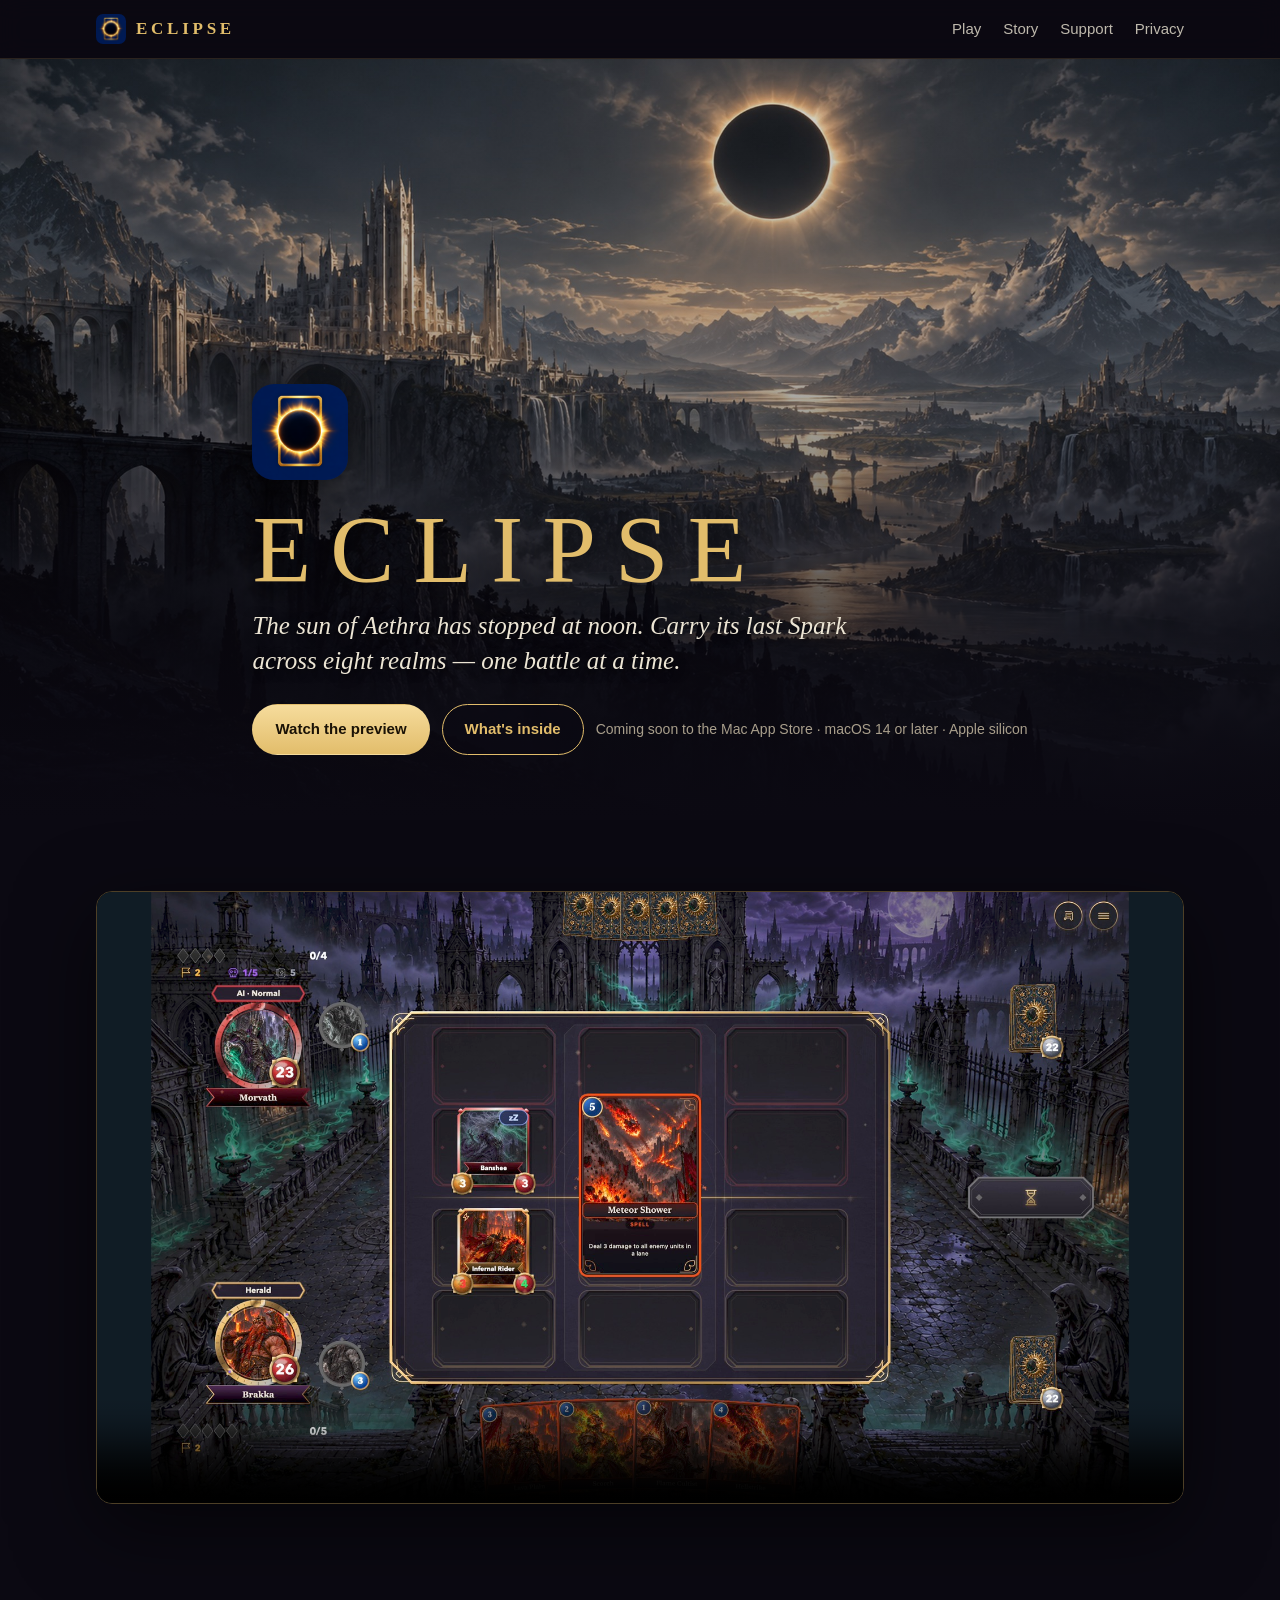
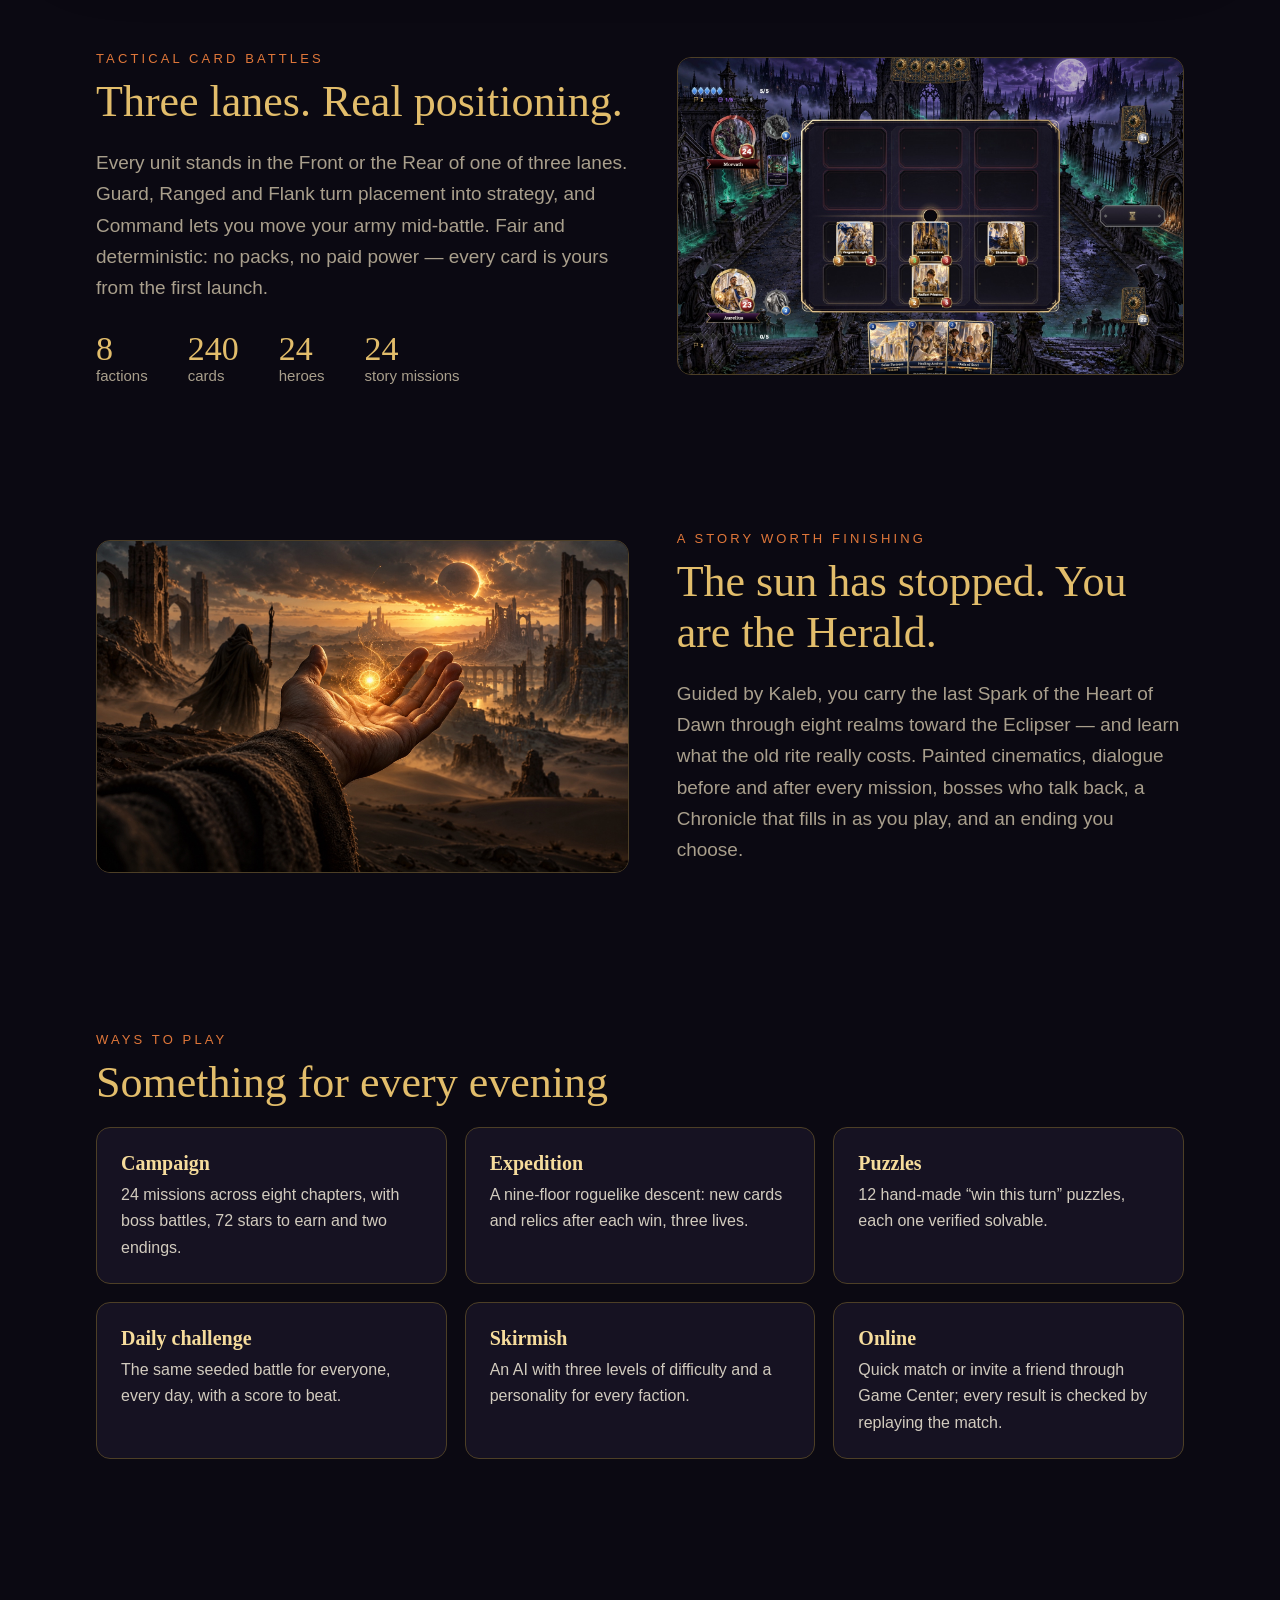
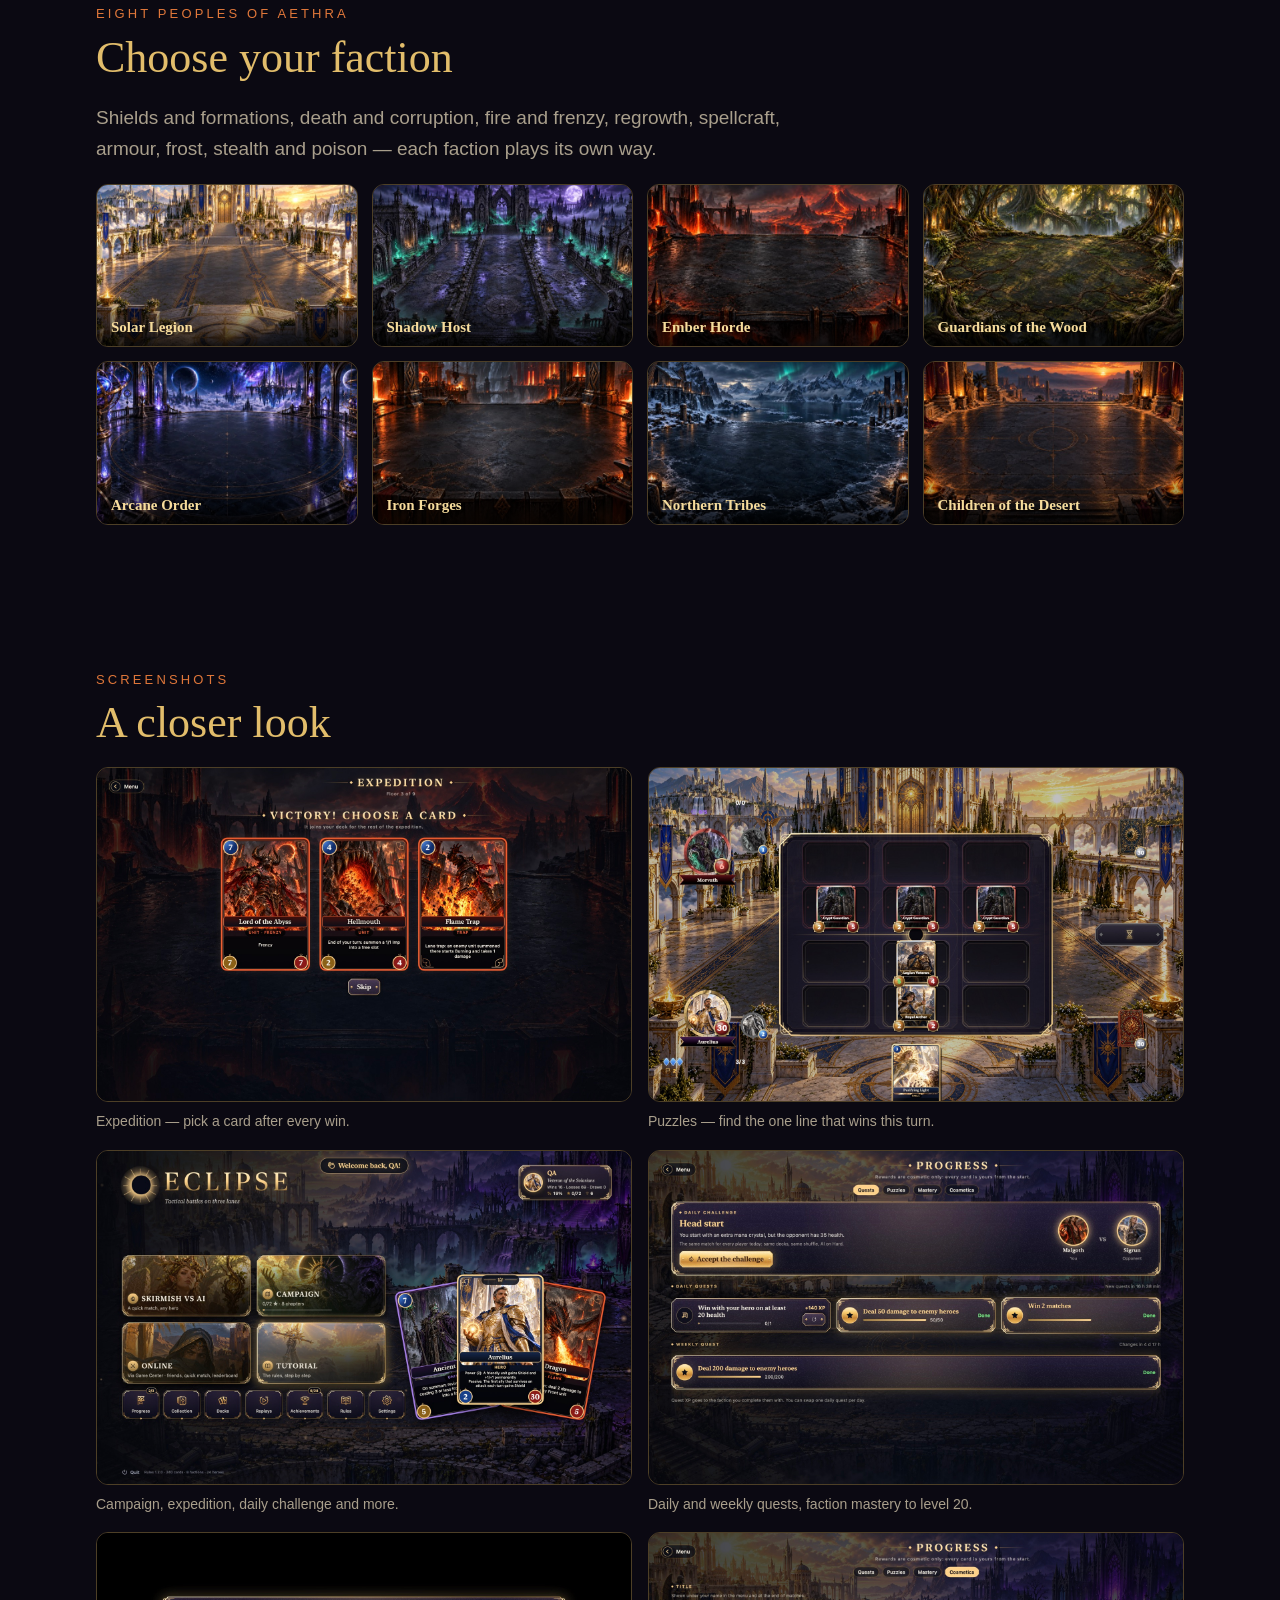
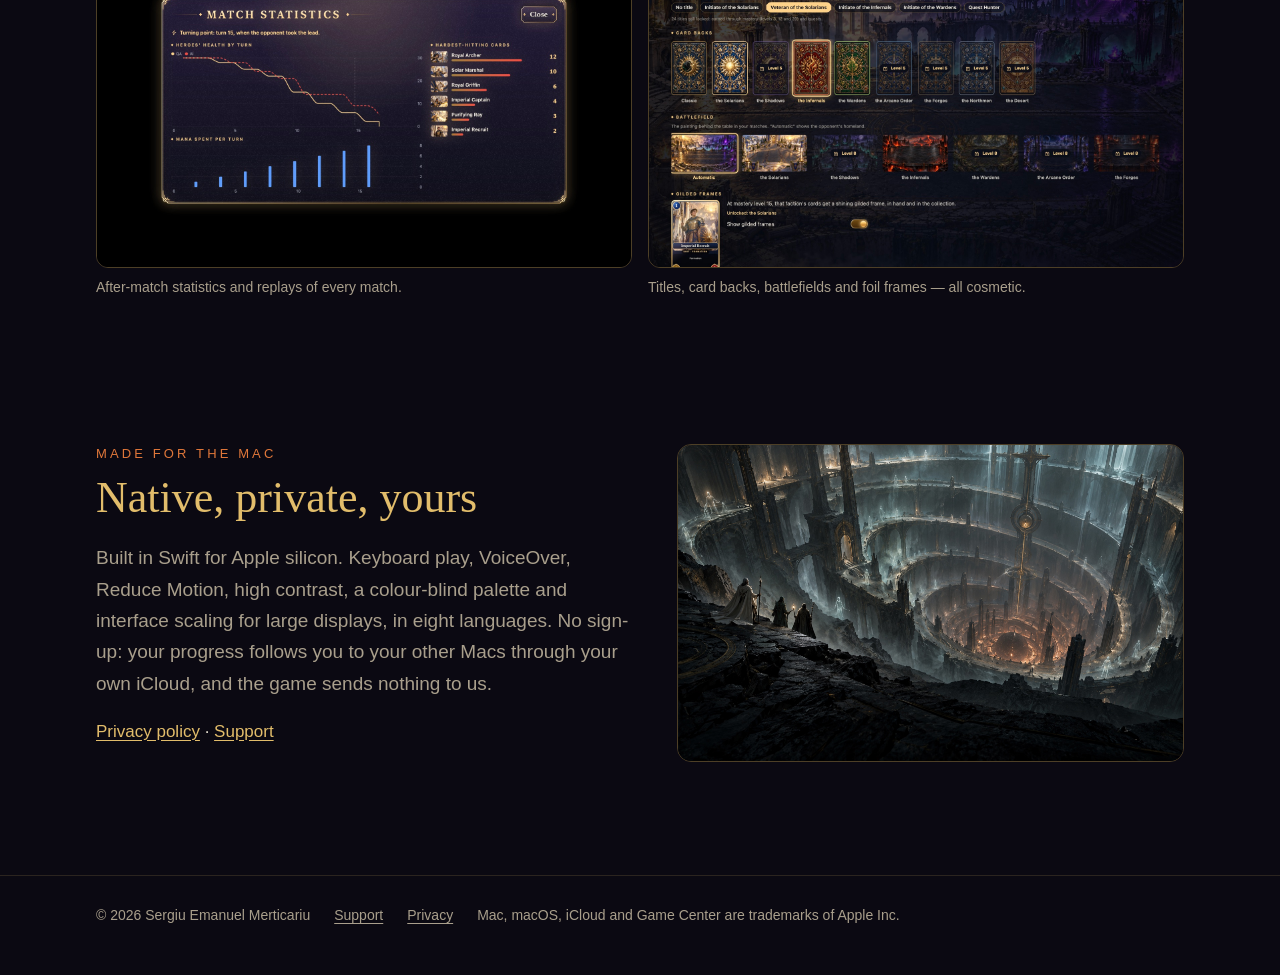
==== index.html @ 051a1680 "ECLIPSE website: home, support, privacy" ====
<!doctype html>
<html lang="en">
<head>
<meta charset="utf-8">
<meta name="viewport" content="width=device-width,initial-scale=1">
<title>ECLIPSE — Tactical card battles for the Mac</title>
<meta name="description" content="ECLIPSE is a tactical card battler for the Mac: three lanes, eight factions, 240 cards, a story campaign, roguelike expeditions and puzzles. Every card included, nothing to buy.">
<meta property="og:title" content="ECLIPSE — Tactical card battles for the Mac">
<meta property="og:description" content="Three lanes, eight factions, 240 cards and a story worth finishing. Every card included, nothing to buy.">
<meta property="og:image" content="img/01-battle.jpg">
<meta name="theme-color" content="#0b0912">
<link rel="icon" href="img/favicon.png">
<link rel="stylesheet" href="style.css">
</head>
<body>
<header class="bar"><div class="wrap">
  <a class="brand" href="index.html"><img src="img/icon.png" alt=""><span>ECLIPSE</span></a>
  <nav><a href="#play">Play</a><a href="#story">Story</a><a href="support.html">Support</a><a href="privacy.html">Privacy</a></nav>
</div></header>

<div class="hero">
  <img src="img/prologue-eclipse.jpg" alt="">
  <div class="wrap">
    <img class="icon" src="img/icon.png" alt="ECLIPSE app icon">
    <h1>ECLIPSE</h1>
    <p class="tag">The sun of Aethra has stopped at noon. Carry its last Spark across eight realms — one battle at a time.</p>
    <div class="cta">
      <a class="btn primary" href="#preview">Watch the preview</a>
      <a class="btn" href="#play">What's inside</a>
      <span class="soon">Coming soon to the Mac App Store · macOS 14 or later · Apple silicon</span>
    </div>
  </div>
</div>

<main>
<section id="preview"><div class="wrap">
  <div class="video">
    <video controls playsinline preload="none" poster="media/app-preview-poster.jpg">
      <source src="media/app-preview.mp4" type="video/mp4">
    </video>
  </div>
</div></section>

<section id="play"><div class="wrap">
  <div class="split">
    <div>
      <p class="eyebrow">Tactical card battles</p>
      <h2>Three lanes. Real positioning.</h2>
      <p class="lead">Every unit stands in the Front or the Rear of one of three lanes. Guard, Ranged and Flank turn placement into strategy, and Command lets you move your army mid-battle. Fair and deterministic: no packs, no paid power — every card is yours from the first launch.</p>
      <div class="stats">
        <div><b>8</b>factions</div>
        <div><b>240</b>cards</div>
        <div><b>24</b>heroes</div>
        <div><b>24</b>story missions</div>
      </div>
    </div>
    <img src="img/01-battle.jpg" alt="A battle in ECLIPSE: two heroes, three lanes, units in the Front and Rear rows, and a hand of cards">
  </div>
</div></section>

<section id="story"><div class="wrap">
  <div class="split">
    <img src="img/prologue-spark.jpg" alt="The last Spark of the sun, held in the dark">
    <div>
      <p class="eyebrow">A story worth finishing</p>
      <h2>The sun has stopped. You are the Herald.</h2>
      <p class="lead">Guided by Kaleb, you carry the last Spark of the Heart of Dawn through eight realms toward the Eclipser — and learn what the old rite really costs. Painted cinematics, dialogue before and after every mission, bosses who talk back, a Chronicle that fills in as you play, and an ending you choose.</p>
    </div>
  </div>
</div></section>

<section><div class="wrap">
  <p class="eyebrow">Ways to play</p>
  <h2>Something for every evening</h2>
  <div class="grid">
    <div class="card"><h3>Campaign</h3><p>24 missions across eight chapters, with boss battles, 72 stars to earn and two endings.</p></div>
    <div class="card"><h3>Expedition</h3><p>A nine-floor roguelike descent: new cards and relics after each win, three lives.</p></div>
    <div class="card"><h3>Puzzles</h3><p>12 hand-made “win this turn” puzzles, each one verified solvable.</p></div>
    <div class="card"><h3>Daily challenge</h3><p>The same seeded battle for everyone, every day, with a score to beat.</p></div>
    <div class="card"><h3>Skirmish</h3><p>An AI with three levels of difficulty and a personality for every faction.</p></div>
    <div class="card"><h3>Online</h3><p>Quick match or invite a friend through Game Center; every result is checked by replaying the match.</p></div>
  </div>
</div></section>

<section><div class="wrap">
  <p class="eyebrow">Eight peoples of Aethra</p>
  <h2>Choose your faction</h2>
  <p class="lead">Shields and formations, death and corruption, fire and frenzy, regrowth, spellcraft, armour, frost, stealth and poison — each faction plays its own way.</p>
  <div class="factions">
    <div class="faction"><img src="img/board-SolarCitadel.jpg" alt="" loading="lazy"><span>Solar Legion</span></div>
    <div class="faction"><img src="img/board-Necropolis.jpg" alt="" loading="lazy"><span>Shadow Host</span></div>
    <div class="faction"><img src="img/board-InfernalForge.jpg" alt="" loading="lazy"><span>Ember Horde</span></div>
    <div class="faction"><img src="img/board-AncientGrove.jpg" alt="" loading="lazy"><span>Guardians of the Wood</span></div>
    <div class="faction"><img src="img/board-ArcaneSpire.jpg" alt="" loading="lazy"><span>Arcane Order</span></div>
    <div class="faction"><img src="img/board-IronForge.jpg" alt="" loading="lazy"><span>Iron Forges</span></div>
    <div class="faction"><img src="img/board-FrozenFjord.jpg" alt="" loading="lazy"><span>Northern Tribes</span></div>
    <div class="faction"><img src="img/board-DesertTemple.jpg" alt="" loading="lazy"><span>Children of the Desert</span></div>
  </div>
</div></section>

<section><div class="wrap">
  <p class="eyebrow">Screenshots</p>
  <h2>A closer look</h2>
  <div class="gallery">
    <figure><img src="img/03-expedition.jpg" alt="Expedition: choosing a card after a victory" loading="lazy"><figcaption>Expedition — pick a card after every win.</figcaption></figure>
    <figure><img src="img/04-puzzle.jpg" alt="A puzzle board" loading="lazy"><figcaption>Puzzles — find the one line that wins this turn.</figcaption></figure>
    <figure><img src="img/02-menu.jpg" alt="The main menu" loading="lazy"><figcaption>Campaign, expedition, daily challenge and more.</figcaption></figure>
    <figure><img src="img/05-quests.jpg" alt="Daily and weekly quests" loading="lazy"><figcaption>Daily and weekly quests, faction mastery to level 20.</figcaption></figure>
    <figure><img src="img/06-statistics.jpg" alt="After-match statistics" loading="lazy"><figcaption>After-match statistics and replays of every match.</figcaption></figure>
    <figure><img src="img/07-cosmetics.jpg" alt="Cosmetic rewards" loading="lazy"><figcaption>Titles, card backs, battlefields and foil frames — all cosmetic.</figcaption></figure>
  </div>
</div></section>

<section><div class="wrap">
  <div class="split">
    <div>
      <p class="eyebrow">Made for the Mac</p>
      <h2>Native, private, yours</h2>
      <p class="lead">Built in Swift for Apple silicon. Keyboard play, VoiceOver, Reduce Motion, high contrast, a colour-blind palette and interface scaling for large displays, in eight languages. No sign-up: your progress follows you to your other Macs through your own iCloud, and the game sends nothing to us.</p>
      <p><a href="privacy.html">Privacy policy</a> · <a href="support.html">Support</a></p>
    </div>
    <img src="img/descent.jpg" alt="The descent into the expedition" loading="lazy">
  </div>
</div></section>
</main>

<footer><div class="wrap">
  <span>© 2026 Sergiu Emanuel Merticariu</span>
  <a href="support.html">Support</a>
  <a href="privacy.html">Privacy</a>
  <span>Mac, macOS, iCloud and Game Center are trademarks of Apple Inc.</span>
</div></footer>
</body>
</html>
---- style.css ----
:root {
  --bg: #0b0912;
  --panel: #161222;
  --panel-2: #1d1830;
  --line: #4d3f26;
  --gold: #e2bd6b;
  --gold-2: #f6dc9c;
  --ember: #e0773a;
  --text: #ece5d4;
  --muted: #a99f8c;
  --serif: "Iowan Old Style", "Palatino Linotype", Palatino, Georgia, serif;
  --sans: -apple-system, BlinkMacSystemFont, "Helvetica Neue", "Segoe UI", sans-serif;
}
* { box-sizing: border-box; }
html { scroll-behavior: smooth; }
body { margin: 0; background: var(--bg); color: var(--text); font: 17px/1.65 var(--sans); -webkit-font-smoothing: antialiased; }
img, video { max-width: 100%; display: block; }
a { color: var(--gold); text-underline-offset: 3px; }
a:hover { color: var(--gold-2); }
.wrap { max-width: 1120px; margin: 0 auto; padding: 0 16px; }
.narrow { max-width: 780px; }

/* Top bar */
.bar { position: sticky; top: 0; z-index: 10; background: rgba(11, 9, 18, .82); backdrop-filter: blur(12px); -webkit-backdrop-filter: blur(12px); border-bottom: 1px solid rgba(226, 189, 107, .15); }
.bar .wrap { display: flex; align-items: center; gap: 20px; height: 58px; }
.brand { display: flex; align-items: center; gap: 10px; text-decoration: none; color: var(--gold); font: 600 17px var(--serif); letter-spacing: .22em; }
.brand img { width: 30px; height: 30px; border-radius: 7px; }
.bar nav { margin-left: auto; display: flex; gap: 22px; font-size: 15px; }
.bar nav a { color: var(--text); text-decoration: none; opacity: .8; }
.bar nav a:hover, .bar nav a[aria-current] { opacity: 1; color: var(--gold); }

/* Hero */
.hero { position: relative; min-height: min(86vh, 760px); display: grid; align-items: end; overflow: hidden; }
.hero > img { position: absolute; inset: 0; width: 100%; height: 100%; object-fit: cover; object-position: center 35%; }
.hero::after { content: ""; position: absolute; inset: 0; background: linear-gradient(180deg, rgba(11,9,18,.15) 0%, rgba(11,9,18,.35) 45%, var(--bg) 100%); }
.hero .wrap { position: relative; z-index: 1; padding-bottom: 64px; }
.hero .icon { width: 96px; height: 96px; border-radius: 22px; box-shadow: 0 12px 40px rgba(0,0,0,.6); }
.hero h1 { font: 300 clamp(48px, 9vw, 96px)/1 var(--serif); letter-spacing: .2em; color: var(--gold); margin: 22px 0 10px; text-shadow: 0 4px 30px rgba(0,0,0,.7); }
.hero .tag { font: italic 400 clamp(19px, 2.6vw, 25px)/1.4 var(--serif); max-width: 640px; margin: 0 0 26px; text-shadow: 0 2px 12px rgba(0,0,0,.8); }
.cta { display: flex; flex-wrap: wrap; gap: 12px; align-items: center; }
.btn { display: inline-flex; align-items: center; gap: 8px; padding: 12px 22px; border-radius: 999px; font-weight: 600; font-size: 15px; text-decoration: none; border: 1px solid var(--gold); color: var(--gold); background: rgba(11,9,18,.5); }
.btn.primary { background: linear-gradient(180deg, var(--gold-2), var(--gold)); color: #1a1206; border-color: transparent; }
.btn:hover { filter: brightness(1.08); }
.soon { font-size: 14px; color: var(--muted); }

/* Sections */
section { padding: 72px 0; }
.eyebrow { font-size: 13px; letter-spacing: .24em; text-transform: uppercase; color: var(--ember); margin: 0 0 8px; }
h2 { font: 400 clamp(30px, 4.4vw, 44px)/1.15 var(--serif); color: var(--gold); margin: 0 0 18px; }
h3 { font: 600 20px/1.3 var(--serif); color: var(--gold-2); margin: 0 0 6px; }
.lead { font-size: 19px; color: var(--muted); max-width: 720px; }
.split { display: grid; grid-template-columns: 1.05fr 1fr; gap: 48px; align-items: center; }
.split img { border-radius: 14px; border: 1px solid var(--line); }
.grid { display: grid; grid-template-columns: repeat(3, 1fr); gap: 18px; }
.card { background: var(--panel); border: 1px solid var(--line); border-radius: 14px; padding: 22px 24px; }
.card p { margin: 0; color: var(--text); opacity: .88; font-size: 16px; }
.stats { display: flex; flex-wrap: wrap; gap: 14px 40px; margin: 26px 0 0; }
.stats div { font: 400 15px var(--sans); color: var(--muted); }
.stats b { display: block; font: 400 34px/1.1 var(--serif); color: var(--gold); }

/* Video */
.video { border-radius: 16px; overflow: hidden; border: 1px solid var(--line); background: #000; box-shadow: 0 24px 80px rgba(0,0,0,.55); }
.video video { width: 100%; aspect-ratio: 16 / 9; }

/* Factions */
.factions { display: grid; grid-template-columns: repeat(4, 1fr); gap: 14px; }
.faction { position: relative; border-radius: 12px; overflow: hidden; border: 1px solid var(--line); aspect-ratio: 16 / 10; }
.faction img { width: 100%; height: 100%; object-fit: cover; transition: transform .6s ease; }
.faction:hover img { transform: scale(1.06); }
.faction span { position: absolute; left: 0; right: 0; bottom: 0; padding: 26px 14px 10px; font: 600 15px var(--serif); color: var(--gold-2); background: linear-gradient(transparent, rgba(0,0,0,.85)); }

/* Gallery */
.gallery { display: grid; grid-template-columns: repeat(2, 1fr); gap: 16px; }
.gallery figure { margin: 0; }
.gallery img { border-radius: 12px; border: 1px solid var(--line); }
.gallery figcaption { font-size: 14px; color: var(--muted); margin-top: 8px; }
.gallery .wide { grid-column: 1 / -1; }

/* Text pages */
.page { padding: 56px 0 24px; }
.page h1 { font: 300 clamp(36px, 6vw, 52px)/1.1 var(--serif); letter-spacing: .12em; color: var(--gold); margin: 0 0 8px; }
.page h2 { font-size: 26px; margin-top: 44px; }
.page .card { margin: 14px 0; }
.page .card p + p { margin-top: 10px; }
details { background: var(--panel); border: 1px solid var(--line); border-radius: 12px; padding: 14px 20px; margin: 10px 0; }
details summary { cursor: pointer; font-weight: 600; color: var(--gold-2); }
details[open] summary { margin-bottom: 8px; }
kbd { font: 13px ui-monospace, Menlo, monospace; background: var(--panel-2); border: 1px solid var(--line); border-radius: 5px; padding: 1px 6px; }
code { font: 14px ui-monospace, Menlo, monospace; color: var(--gold-2); }

footer { border-top: 1px solid rgba(226, 189, 107, .15); margin-top: 40px; padding: 28px 0 48px; color: var(--muted); font-size: 14px; }
footer .wrap { display: flex; flex-wrap: wrap; gap: 10px 24px; }
footer a { color: var(--muted); }

@media (max-width: 860px) {
  .split { grid-template-columns: 1fr; gap: 28px; }
  .grid { grid-template-columns: 1fr; }
  .factions { grid-template-columns: repeat(2, 1fr); }
  .gallery { grid-template-columns: 1fr; }
  section { padding: 52px 0; }
  .bar nav { gap: 14px; font-size: 14px; }
}
@media (max-width: 420px) {
  .brand span { display: none; }
}
@media (prefers-reduced-motion: reduce) {
  html { scroll-behavior: auto; }
  .faction img { transition: none; }
}
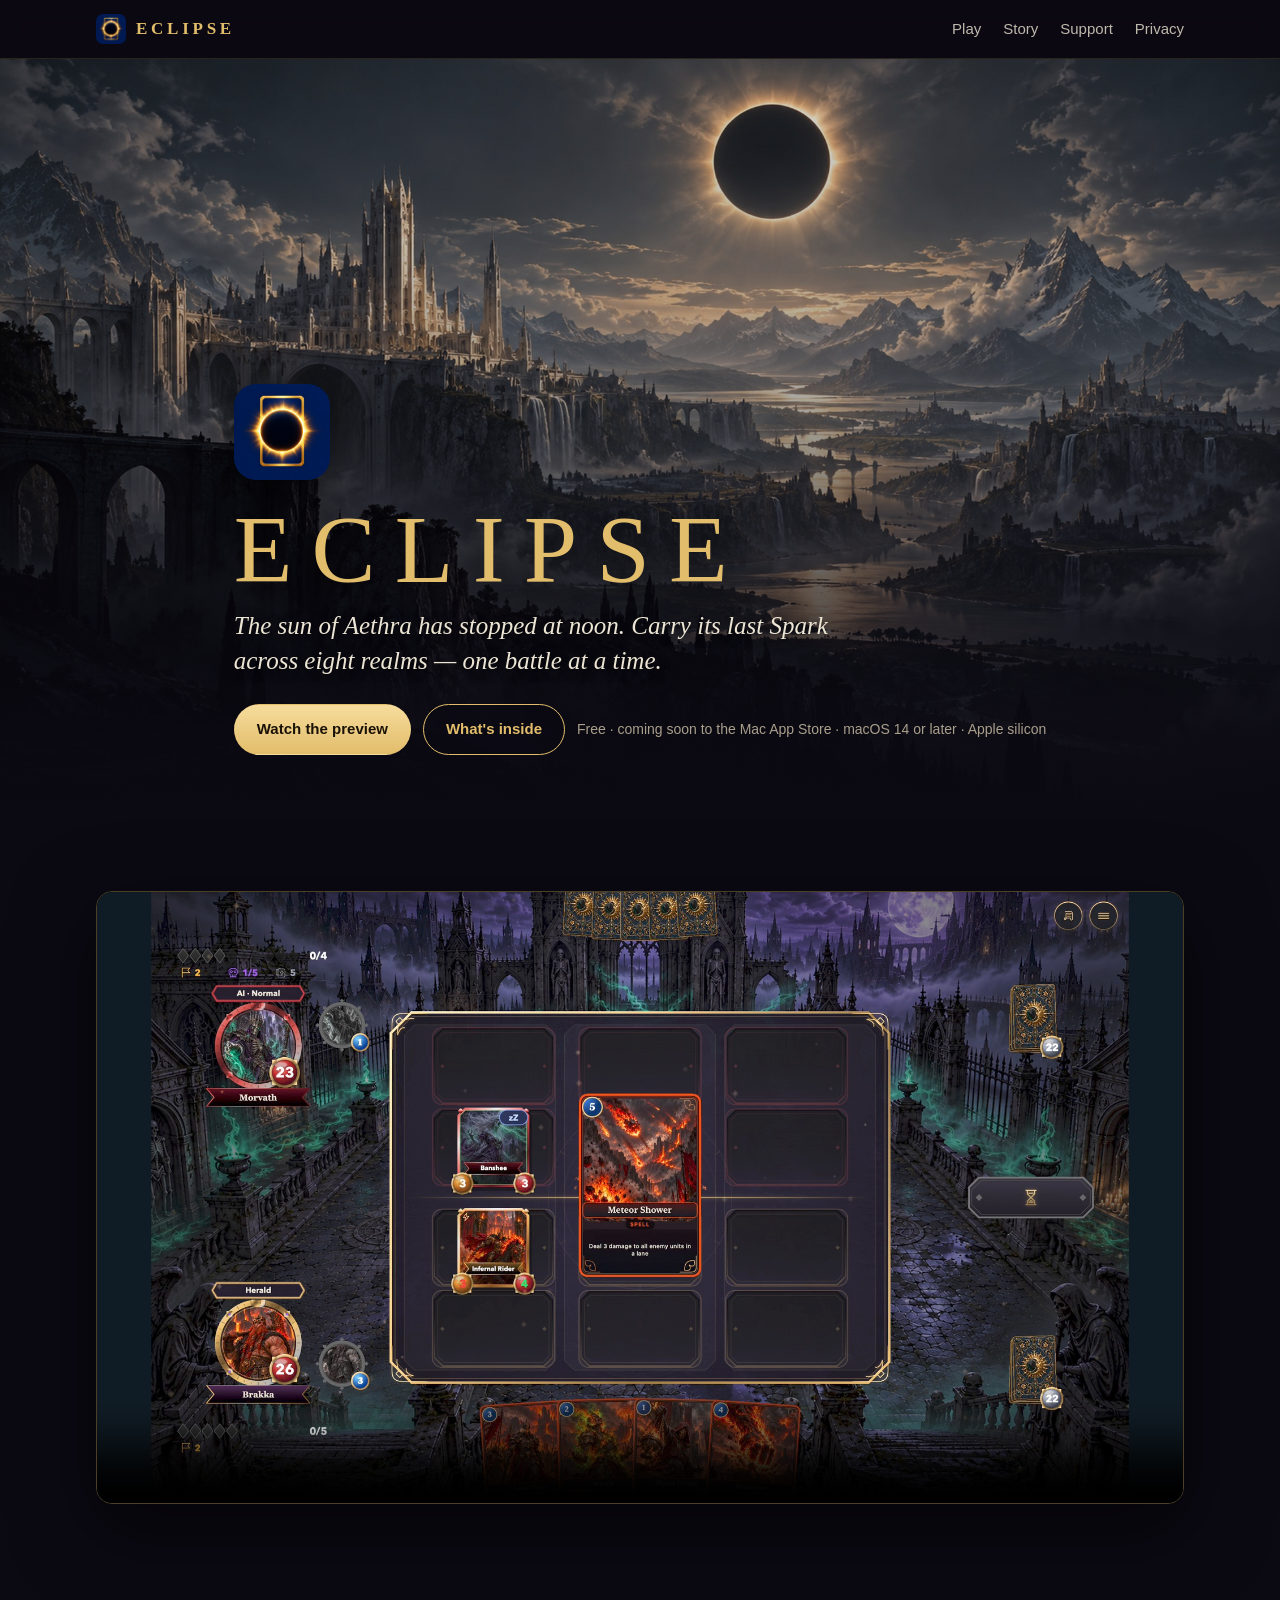
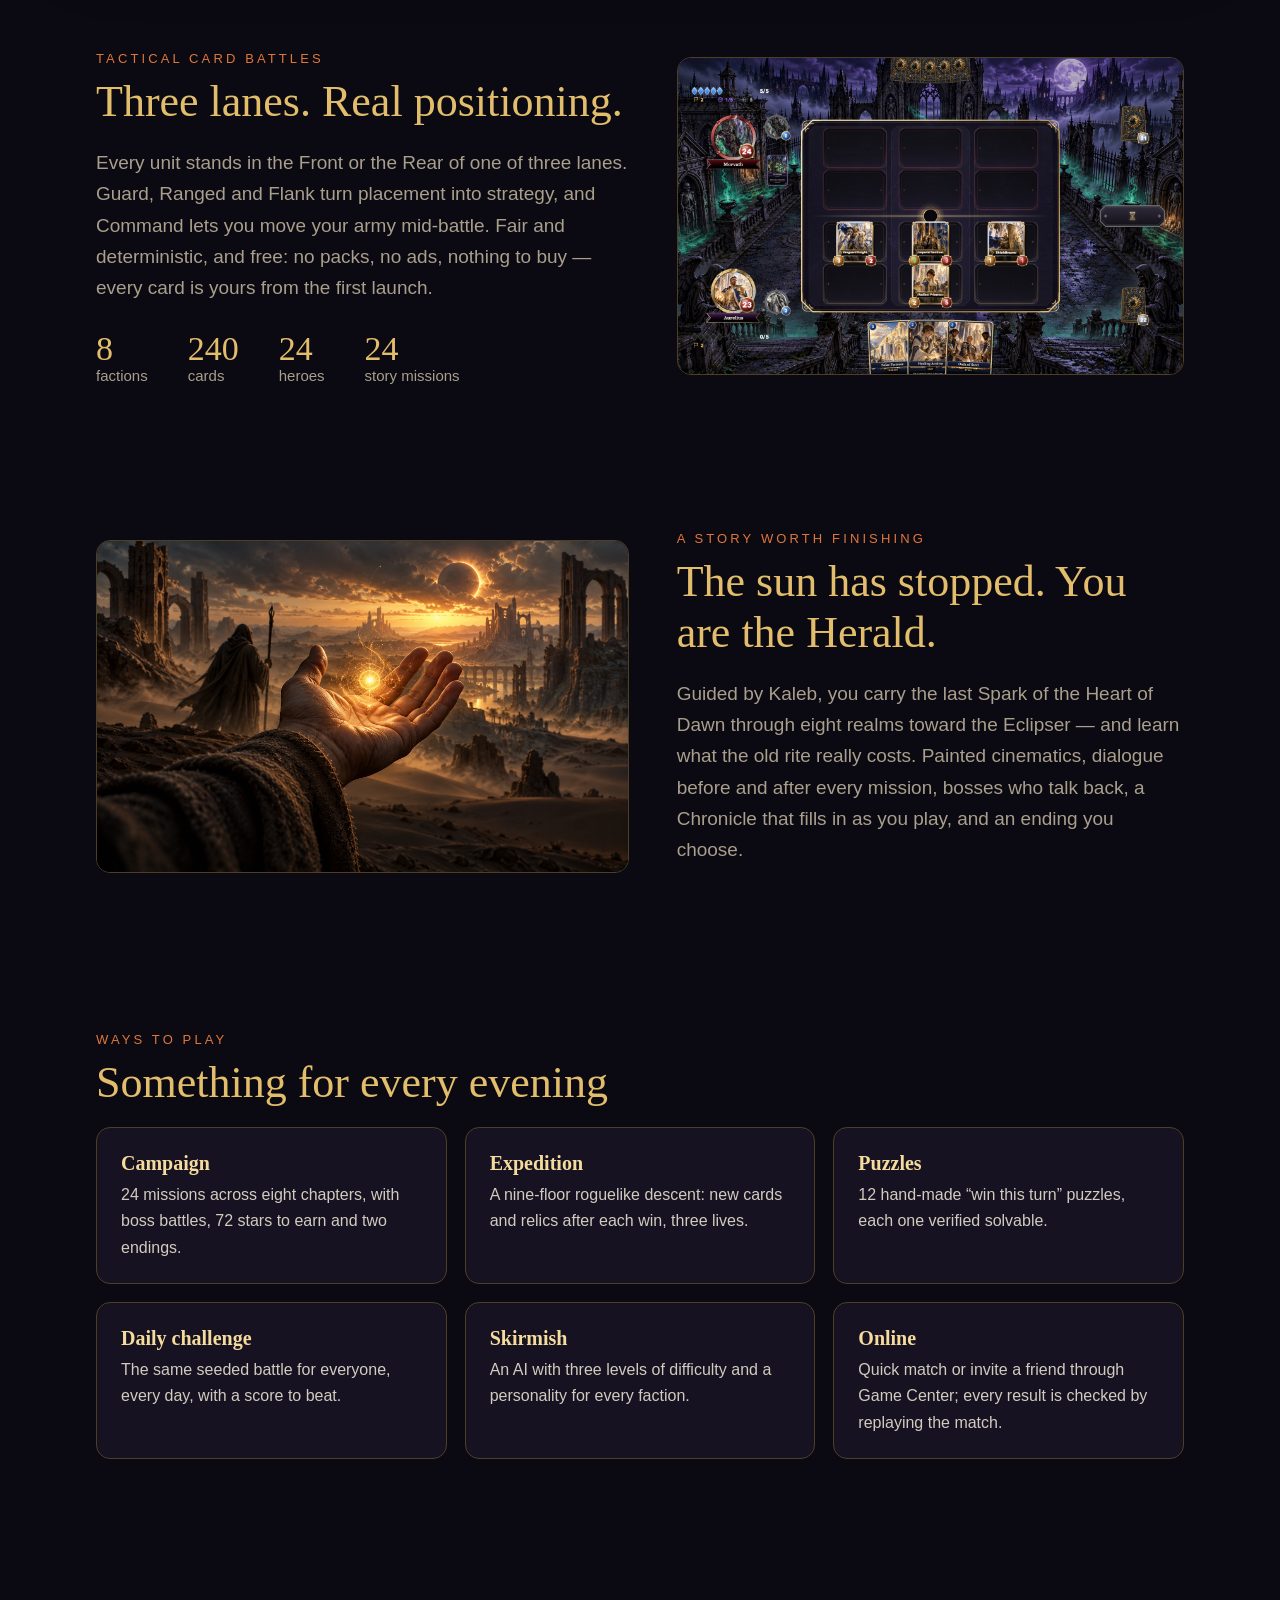
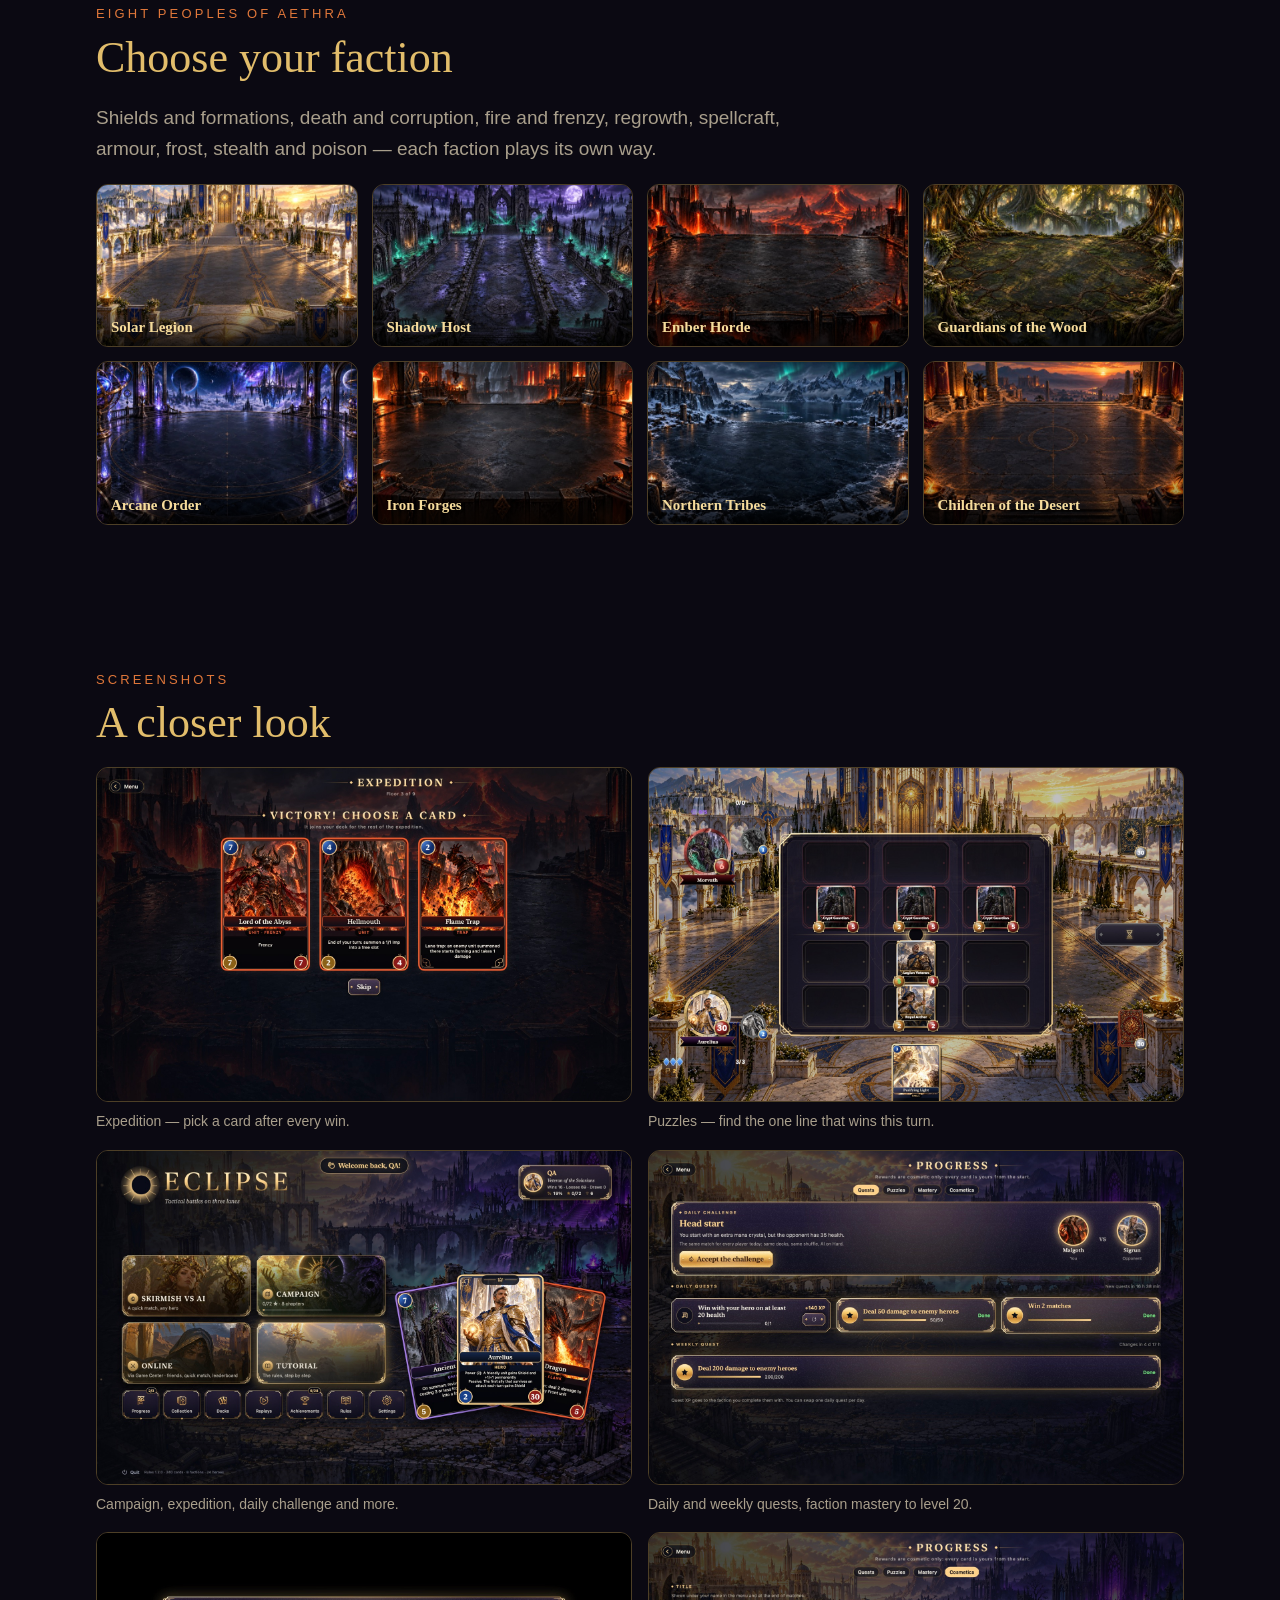
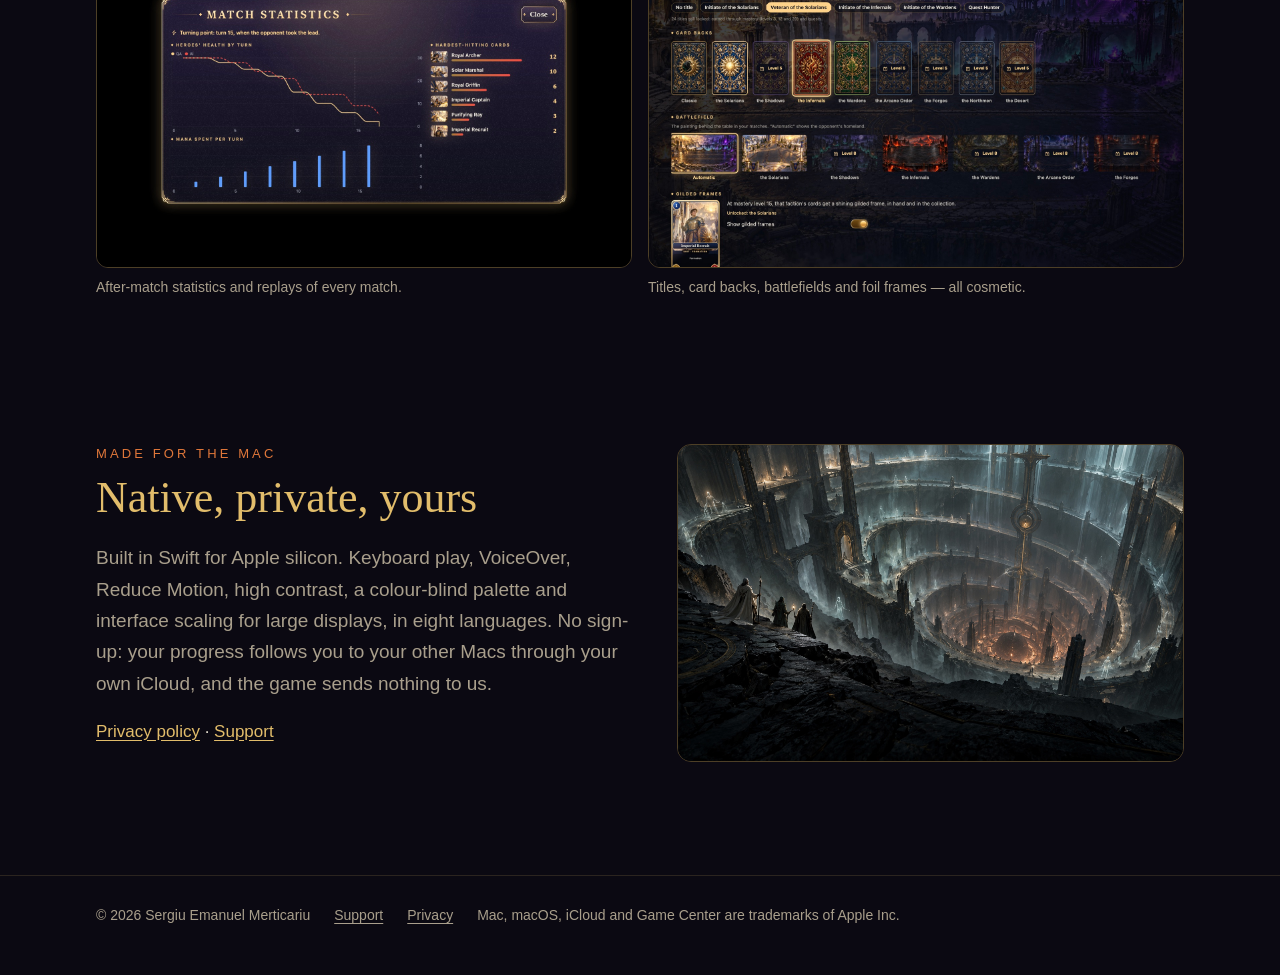
==== commit 8ad2159c: "The game is free" ====
--- a/index.html
+++ b/index.html
@@ -27,7 +27,7 @@
     <div class="cta">
       <a class="btn primary" href="#preview">Watch the preview</a>
       <a class="btn" href="#play">What's inside</a>
-      <span class="soon">Coming soon to the Mac App Store · macOS 14 or later · Apple silicon</span>
+      <span class="soon">Free · coming soon to the Mac App Store · macOS 14 or later · Apple silicon</span>
     </div>
   </div>
 </div>
@@ -46,7 +46,7 @@
     <div>
       <p class="eyebrow">Tactical card battles</p>
       <h2>Three lanes. Real positioning.</h2>
-      <p class="lead">Every unit stands in the Front or the Rear of one of three lanes. Guard, Ranged and Flank turn placement into strategy, and Command lets you move your army mid-battle. Fair and deterministic: no packs, no paid power — every card is yours from the first launch.</p>
+      <p class="lead">Every unit stands in the Front or the Rear of one of three lanes. Guard, Ranged and Flank turn placement into strategy, and Command lets you move your army mid-battle. Fair and deterministic, and free: no packs, no ads, nothing to buy — every card is yours from the first launch.</p>
       <div class="stats">
         <div><b>8</b>factions</div>
         <div><b>240</b>cards</div>
